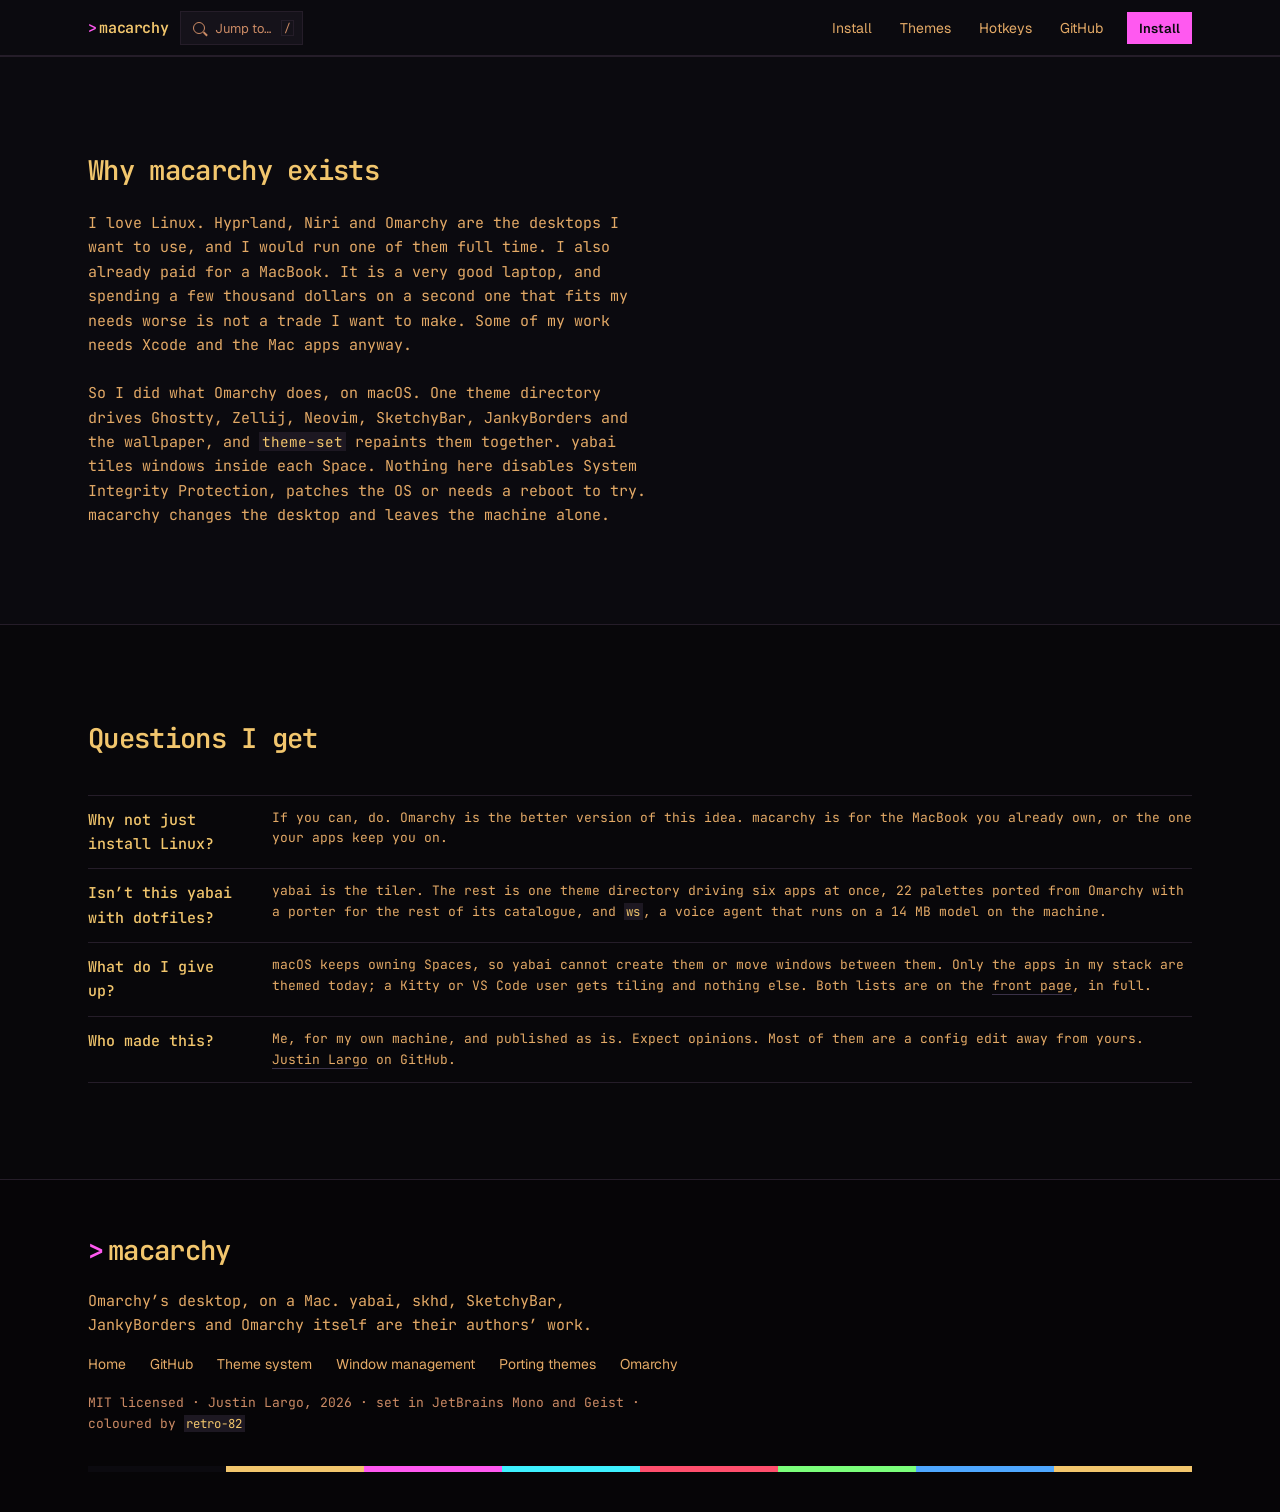
==== site/about.html @ 85d677c6 "Split the pitch from the reasoning: selling front page, first-person about page The front page hero " ====
<!doctype html>
<html lang="en" data-theme="retro-82">
<head>
<meta charset="utf-8">
<meta name="viewport" content="width=device-width, initial-scale=1, viewport-fit=cover">
<title>About macarchy</title>
<meta name="description" content="Why macarchy exists: Omarchy’s desktop on the MacBook you already own, what it gives up, and who made it.">
<meta name="color-scheme" content="dark light">
<script>
  // Apply the saved theme before first paint. Silent if storage is unavailable.
  (function(){try{var t=localStorage.getItem("macarchy-site-theme");if(t)document.documentElement.setAttribute("data-theme",t);}catch(e){}})();
</script>
<link rel="preconnect" href="https://fonts.googleapis.com">
<link rel="preconnect" href="https://fonts.gstatic.com" crossorigin>
<link rel="stylesheet" href="https://fonts.googleapis.com/css2?family=Geist:wght@400;500;600&family=JetBrains+Mono:wght@400;500;600&display=swap">
<link rel="stylesheet" href="css/site.css">
</head>
<body>

<header class="nav">
  <div class="wrap nav__inner">
    <a class="nav__brand" href="index.html"><span class="prompt" aria-hidden="true">&gt;</span>macarchy</a>
    <button class="pill" type="button" data-cmdk-open aria-label="Jump to a section or command (press slash or command K)">
      <span class="pill__ico" aria-hidden="true"></span>
      <span class="pill__text">Jump to…</span>
      <kbd>/</kbd>
    </button>
    <nav class="nav__links" aria-label="Sections">
      <a href="index.html#install">Install</a>
      <a href="index.html#themes">Themes</a>
      <a href="index.html#hotkeys">Hotkeys</a>
      <a href="https://github.com/jlargs64/macarchy">GitHub</a>
    </nav>
    <a class="btn btn--brand btn--sm nav__cta" href="index.html#install">Install</a>
  </div>
</header>

<main id="top">

  <section class="band" id="why" data-jump="Why this exists" aria-labelledby="why-title">
    <div class="wrap">
      <div class="prose">
        <h2 id="why-title">Why macarchy exists</h2>
        <p style="margin-top: var(--space-lg)">I love Linux. Hyprland, Niri and Omarchy are the desktops I want to use, and I would run one of them full time. I also already paid for a MacBook. It is a very good laptop, and spending a few thousand dollars on a second one that fits my needs worse is not a trade I want to make. Some of my work needs Xcode and the Mac apps anyway.</p>
        <p>So I did what Omarchy does, on macOS. One theme directory drives Ghostty, Zellij, Neovim, SketchyBar, JankyBorders and the wallpaper, and <code>theme-set</code> repaints them together. yabai tiles windows inside each Space. Nothing here disables System Integrity Protection, patches the OS or needs a reboot to try. macarchy changes the desktop and leaves the machine alone.</p>
      </div>
    </div>
  </section>

  <section class="band band--deep" id="questions" data-jump="Questions" aria-labelledby="q-title">
    <div class="wrap">
      <div class="sec-head">
        <h2 id="q-title">Questions I get</h2>
      </div>
      <dl class="facts">
        <div><dt>Why not just install Linux?</dt><dd>If you can, do. Omarchy is the better version of this idea. macarchy is for the MacBook you already own, or the one your apps keep you on.</dd></div>
        <div><dt>Isn’t this yabai with dotfiles?</dt><dd>yabai is the tiler. The rest is one theme directory driving six apps at once, 22 palettes ported from Omarchy with a porter for the rest of its catalogue, and <code>ws</code>, a voice agent that runs on a 14 MB model on the machine.</dd></div>
        <div><dt>What do I give up?</dt><dd>macOS keeps owning Spaces, so yabai cannot create them or move windows between them. Only the apps in my stack are themed today; a Kitty or VS Code user gets tiling and nothing else. Both lists are on the <a href="index.html#hotkeys">front page</a>, in full.</dd></div>
        <div><dt>Who made this?</dt><dd>Me, for my own machine, and published as is. Expect opinions. Most of them are a config edit away from yours. <a href="https://github.com/jlargs64">Justin Largo</a> on GitHub.</dd></div>
      </dl>
    </div>
  </section>

</main>

<footer class="foot">
  <div class="wrap">
    <p class="foot__mark"><span class="prompt" aria-hidden="true">&gt;</span>macarchy</p>
    <p class="foot__tag">Omarchy’s desktop, on a Mac. yabai, skhd, SketchyBar, JankyBorders and Omarchy itself are their authors’ work.</p>
    <p class="foot__links"><a href="index.html">Home</a><a href="https://github.com/jlargs64/macarchy">GitHub</a><a href="https://github.com/jlargs64/macarchy/blob/main/docs/theme-system.md">Theme system</a><a href="https://github.com/jlargs64/macarchy/blob/main/docs/window-management.md">Window management</a><a href="https://github.com/jlargs64/macarchy/blob/main/docs/omarchy-port.md">Porting themes</a><a href="https://omarchy.org">Omarchy</a></p>
    <p class="foot__fine">MIT licensed · Justin Largo, <span data-year>2026</span> · set in JetBrains Mono and Geist · coloured by <code data-theme-name>retro-82</code></p>
    <div class="stripe foot__stripe" aria-hidden="true"><i></i><i></i><i></i><i></i><i></i><i></i><i></i><i></i></div>
  </div>
</footer>

<dialog class="cmdk" id="cmdk" aria-label="Jump to a section or run a command">
  <div class="cmdk__field"><span class="prompt" aria-hidden="true">&gt;</span><input class="cmdk__input" id="cmdk-input" type="text" placeholder="Jump to a section, or type theme-set…" autocomplete="off" spellcheck="false" role="combobox" aria-expanded="true" aria-controls="cmdk-list" aria-autocomplete="list"><kbd>esc</kbd></div>
  <ul class="cmdk__list" id="cmdk-list" role="listbox"></ul>
  <div class="cmdk__foot"><span><kbd>↑</kbd> <kbd>↓</kbd> move</span><span><kbd>↵</kbd> run</span><span><kbd>esc</kbd> close</span></div>
</dialog>

<script src="js/site.js"></script>
</body>
</html>
---- site/css/site.css ----
/* Hallmark · macrostructure: Ecosystem Index · theme: studied-DNA (source: https://omarchy.org/) · studied: yes · DNA-source: url · nav: N13 · footer: Ft1 · motion: hero-rise stagger · caret blink in the install command · copy label swap · contrast: pass (40–41) · mobile: pass (34, 49, 50–57) */
@import url("tokens.css");

html { overflow-x: clip; }
body { overflow-x: clip; }
*, *::before, *::after { box-sizing: border-box; }
html { -webkit-text-size-adjust: 100%; scroll-padding-top: calc(var(--nav-h) + 1rem); }
body {
  margin: 0;
  background: var(--color-bg);
  color: var(--color-text);
  font-family: var(--font-body);
  font-size: var(--text-base);
  line-height: var(--leading-relaxed);
  font-weight: 400;
  font-synthesis: none;
  -webkit-font-smoothing: antialiased;
  padding-inline: env(safe-area-inset-left) env(safe-area-inset-right);
}
::selection { background: var(--color-selection); }

a { color: inherit; text-decoration: underline; text-decoration-color: var(--color-border-strong); text-underline-offset: 4px; transition: text-decoration-color var(--dur-micro) var(--ease-out); }
a:hover { text-decoration-color: var(--color-brand); }
a:focus-visible, button:focus-visible, input:focus-visible, [tabindex]:focus-visible { outline: 2px solid var(--color-focus); outline-offset: 3px; }

h1, h2, h3, h4 { font-family: var(--font-display); font-style: normal; margin: 0; line-height: var(--leading-tight); letter-spacing: var(--tracking-tight); overflow-wrap: anywhere; min-width: 0; text-wrap: balance; }
h1 { font-size: var(--text-h1); font-weight: 500; }
h2 { font-size: var(--text-h2); font-weight: 600; }
h3 { font-size: var(--text-lg); font-weight: 500; }
h4 { font-size: var(--text-lg); font-weight: 500; }
p { margin: 0; overflow-wrap: anywhere; }
.lede, .prose p { color: var(--color-text-secondary); max-width: var(--measure); }
.prose p + p { margin-top: var(--space-lg); }
.muted { color: var(--color-text-muted); font-size: var(--text-sm); }
.sec { color: var(--color-text-secondary); }
strong { font-weight: 600; color: var(--color-text); }
ul, ol { margin: 0; padding-inline-start: 2ch; color: var(--color-text-secondary); max-width: var(--measure); }
li { overflow-wrap: anywhere; }
li + li { margin-top: var(--space-xs); }
code { font-family: var(--font-mono); font-size: 0.95em; }
p code, li code, dd code, dt code, td code { color: var(--color-text); background: var(--color-surface-2); padding: 0 0.35ch; overflow-wrap: anywhere; }
kbd { font-family: var(--font-mono); font-size: 0.9em; border: var(--rule-hair) solid var(--color-border-strong); padding: 0 0.4ch; white-space: nowrap; color: var(--color-text); }
.wrap { max-width: var(--container); margin-inline: auto; padding-inline: var(--gutter); }

/* ---- sections: alternating base / deep bands, hairline top rule (observed) ---- */
.band { border-top: var(--rule-hair) solid var(--color-border-subtle); }
.band--deep { background: var(--color-bg-deep); }
.band > .wrap { padding-block: var(--space-2xl); }
@media (min-width: 64rem) { .band > .wrap { padding-block: var(--space-3xl); } }
.sec-head { display: grid; grid-template-columns: minmax(0, 1fr); gap: var(--space-xs); align-items: end; margin-bottom: var(--space-xl); }
h2 a { text-decoration: none; }
h2 a:hover { text-decoration: underline; text-decoration-color: var(--color-brand); }
.sec-head > h2, .sec-head > p { grid-column: 1; }
.sec-head p { color: var(--color-text-secondary); max-width: var(--measure); }
.sec-head__cta { justify-self: start; }
@media (min-width: 48rem) {
  .sec-head { grid-template-columns: minmax(0, 1fr) auto; }
  .sec-head__cta { grid-column: 2; grid-row: 1 / span 2; align-self: end; justify-self: end; }
}

/* ---- buttons: Geist UI label, min-height 40 (observed), 8 states ---- */
.btn { font-family: var(--font-ui); font-size: 0.875rem; font-weight: 500; line-height: 1; display: inline-flex; align-items: center; justify-content: center; gap: 0.5rem; min-height: 40px; padding: 0 0.9rem; border: var(--rule-hair) solid var(--color-border-strong); background: transparent; color: var(--color-text); text-decoration: none; cursor: pointer; white-space: nowrap; border-radius: var(--radius); transition: background-color var(--dur-micro) var(--ease-out), border-color var(--dur-micro) var(--ease-out), color var(--dur-micro) var(--ease-out); }
.btn:hover, .btn.is-hover { border-color: var(--color-text); background: var(--color-surface); }
.btn:active, .btn.is-active { transform: translateY(1px); }
.btn:disabled, .btn[aria-disabled="true"] { opacity: 0.5; cursor: not-allowed; }
.btn--brand { background: var(--color-brand); color: var(--color-brand-ink); border-color: var(--color-brand); font-weight: 600; }
.btn--brand:hover, .btn--brand.is-hover { background: color-mix(in oklch, var(--color-brand) 88%, var(--t-fg)); border-color: color-mix(in oklch, var(--color-brand) 88%, var(--t-fg)); }
.btn[data-state="loading"] .btn__label::before { content: "… "; }
.btn[data-state="copied"] { border-color: var(--color-brand); color: var(--color-brand); background: transparent; }
.btn[data-state="copied"] .btn__label::before { content: "✓ "; }
.btn[data-state="error"] { border-color: var(--t-red); color: var(--t-red); }
.btn--sm { min-height: 32px; padding: 0 0.7rem; font-size: 0.8125rem; }
@media (pointer: coarse) { .btn--sm { min-height: 44px; } }

/* ---- N13 nav: wordmark · jump pill · links · Install ---- */
.nav { position: sticky; top: 0; z-index: var(--z-nav); background: var(--color-bg); box-shadow: inset 0 -1px 0 var(--color-border-subtle); }
.nav__inner { height: var(--nav-h); display: flex; align-items: center; gap: var(--space-sm); }
.nav__brand { font-family: var(--font-mono); font-weight: 600; text-decoration: none; letter-spacing: var(--tracking-tight); white-space: nowrap; }
.nav__brand .prompt { color: var(--color-brand); margin-inline-end: 0.3ch; }
.pill { font-family: var(--font-ui); display: inline-flex; align-items: center; gap: 0.6rem; height: 34px; padding: 0 0.5rem 0 0.75rem; background: var(--color-surface); border: var(--rule-hair) solid var(--color-border-subtle); color: var(--color-text-muted); font-size: 0.8125rem; cursor: pointer; white-space: nowrap; transition: border-color var(--dur-micro) var(--ease-out), color var(--dur-micro) var(--ease-out); }
.pill:hover { border-color: var(--color-border-strong); color: var(--color-text); }
.pill:active { transform: translateY(1px); }
.pill__ico { width: 0.75rem; height: 0.75rem; border: 1.5px solid currentColor; border-radius: 50%; position: relative; flex: none; }
.pill__ico::after { content: ""; position: absolute; width: 5px; height: 1.5px; background: currentColor; right: -4px; bottom: -1px; transform: rotate(45deg); }
.pill kbd { font-family: var(--font-mono); font-size: 0.7rem; border-color: var(--color-border-subtle); color: var(--color-text-muted); padding: 0 0.35ch; }
.nav__links { margin-inline-start: auto; display: none; align-items: center; gap: 0.25rem; }
.nav__links a { font-family: var(--font-ui); font-size: 0.875rem; color: var(--color-text-secondary); text-decoration: none; padding: 0.375rem 0.75rem; white-space: nowrap; transition: color var(--dur-micro) var(--ease-out); }
.nav__links a:hover { color: var(--color-text); }
.nav__cta { margin-inline-start: auto; }
@media (min-width: 48rem) { .nav__links { display: flex; } .nav__cta { margin-inline-start: 0; } .pill__text { display: inline; } }
@media (max-width: 47.99rem) { .pill__text, .pill kbd { display: none; } .pill { padding: 0 0.6rem; } }

/* ---- hero: left-biased, content height, three staggered items ---- */
.hero { border-bottom: var(--rule-hair) solid var(--color-border-subtle); }
.hero > .wrap { padding-block: var(--space-2xl) var(--space-xl); display: grid; grid-template-columns: minmax(0, 1fr); gap: var(--space-xl); }
@media (min-width: 64rem) { .hero > .wrap { padding-block: var(--space-4xl) var(--space-2xl); grid-template-columns: minmax(0, 7fr) minmax(0, 5fr); gap: var(--space-3xl); align-items: end; } }
.hero__intro { display: grid; grid-template-columns: minmax(0, 1fr); gap: var(--space-lg); min-width: 0; container-type: inline-size; }
.hero__intro h1 { max-width: 24ch; }
.hero__intro h1.ascii-title { max-width: none; min-width: 0; }
.ascii { position: relative; margin: 0; font-family: var(--font-mono); font-weight: 400; font-size: clamp(0.55rem, 2.4vw, 1.45rem); font-size: min(1.6rem, calc(100cqw / var(--banner-cols, 48) / 0.6)); line-height: 1.1; letter-spacing: 0; color: var(--color-brand); white-space: pre; overflow: hidden; width: max-content; max-width: 100%; }
/* shine: a lighter copy of the banner (a real <span> the script fills), revealed by a soft band that sweeps across once (on load, and again on theme change) */
.ascii__shine { position: absolute; inset: 0; margin: 0; padding: 0; color: var(--color-shine); white-space: pre; font: inherit; letter-spacing: inherit; pointer-events: none; opacity: 0;
  -webkit-mask-image: linear-gradient(100deg, transparent 40%, var(--black) 48%, var(--black) 52%, transparent 60%); mask-image: linear-gradient(100deg, transparent 40%, var(--black) 48%, var(--black) 52%, transparent 60%);
  -webkit-mask-size: 260% 100%; mask-size: 260% 100%; -webkit-mask-repeat: no-repeat; mask-repeat: no-repeat; -webkit-mask-position: 112% 0; mask-position: 112% 0; }
.ascii.is-shining .ascii__shine { animation: shine var(--dur-shine) var(--ease-in-out) 1 both; animation-delay: var(--shine-delay, 0ms); }
@keyframes shine { from { opacity: 1; -webkit-mask-position: 112% 0; mask-position: 112% 0; } 99% { opacity: 1; } to { opacity: 0; -webkit-mask-position: -12% 0; mask-position: -12% 0; } } }
.byline { font-family: var(--font-mono); font-size: var(--text-lg); color: var(--color-text-secondary); }
.byline a { color: var(--color-text); }
.sr-only { position: absolute; width: 1px; height: 1px; padding: 0; margin: -1px; overflow: hidden; clip: rect(0 0 0 0); white-space: nowrap; border: 0; }
.hero__intro .lede { font-size: var(--text-base); }
.hero__actions { display: flex; flex-wrap: wrap; gap: var(--space-sm); }
.hero__aside { display: grid; grid-template-columns: minmax(0, 1fr); gap: var(--space-md); min-width: 0; }
[data-rise] { animation: hero-rise var(--dur-rise) var(--ease-rise) both; animation-delay: calc(var(--i, 0) * var(--stagger)); }
@keyframes hero-rise { from { opacity: 0; transform: translateY(14px); } to { opacity: 1; transform: none; } }

/* ---- hero desktop mock: bar, three tiles, focus border, all from the active theme's tokens ---- */
.desk { margin: 0; min-width: 0; max-width: 100%; aspect-ratio: 16 / 10; display: grid; grid-template-rows: auto minmax(0, 1fr); gap: 6px; padding: 6px; background: color-mix(in oklch, var(--t-bg) 70%, var(--t-accent) 12%, var(--black)); box-shadow: var(--shadow-elevation); border-radius: var(--radius); overflow: hidden; }
.desk__bar { display: flex; align-items: center; justify-content: space-between; gap: 8px; height: 18px; padding-inline: 8px; background: var(--t-bg); color: var(--t-fg); font-family: var(--font-mono); font-size: 0.6rem; line-height: 1; border-radius: 3px; }
.desk__spaces, .desk__status { display: flex; gap: 5px; }
.desk__spaces i, .desk__status i { display: block; width: 6px; height: 6px; border-radius: 1px; background: var(--t-muted); }
.desk__spaces i.is-on { background: var(--t-accent); }
.desk__status i:nth-child(1) { background: var(--t-green); }
.desk__status i:nth-child(2) { background: var(--t-yellow); }
.desk__status i:nth-child(3) { background: var(--t-blue); }
.desk__app { color: var(--t-accent2); overflow: hidden; text-overflow: ellipsis; white-space: nowrap; }
.desk__tiles { display: grid; grid-template-columns: minmax(0, 3fr) minmax(0, 2fr); gap: 6px; min-height: 0; }
.desk__col { display: grid; grid-template-rows: minmax(0, 3fr) minmax(0, 2fr); gap: 6px; min-height: 0; }
.desk__win { display: flex; flex-direction: column; gap: 5px; padding: 8px; min-height: 0; overflow: hidden; background: var(--t-bg); border-radius: 3px; box-shadow: 0 0 0 1.5px var(--t-muted); }
.desk__win--focus { box-shadow: 0 0 0 2px var(--t-accent); }
.desk__title { display: block; width: 32%; height: 4px; margin-bottom: 3px; background: var(--t-muted); border-radius: 1px; }
.desk__ln { display: block; height: 4px; border-radius: 1px; background: color-mix(in oklch, var(--t-fg) 60%, var(--t-bg)); }
.desk__ln--kw { background: var(--t-magenta); }
.desk__ln--str { background: var(--t-green); }
.desk__ln--prompt { width: 7px; height: 8px; margin-top: auto; background: var(--t-accent); animation: caret-blink 1.1s step-end infinite; }
.desk__ln--w30 { width: 30%; } .desk__ln--w35 { width: 35%; } .desk__ln--w40 { width: 40%; } .desk__ln--w45 { width: 45%; } .desk__ln--w50 { width: 50%; }
.desk__ln--w55 { width: 55%; } .desk__ln--w60 { width: 60%; } .desk__ln--w70 { width: 70%; } .desk__ln--w75 { width: 75%; } .desk__ln--w80 { width: 80%; } .desk__ln--w85 { width: 85%; }
.desk, .desk__win, .desk__bar, .desk__ln, .desk__spaces i, .desk__status i { transition: background-color var(--dur-micro) var(--ease-out), box-shadow var(--dur-micro) var(--ease-out); }

/* palette stripe: the active theme's colors.sh drawn as eight bands */
.stripe { display: grid; grid-template-columns: repeat(8, minmax(0, 1fr)); height: 6px; }
.stripe i { display: block; }
.stripe i:nth-child(1) { background: var(--t-bg); }
.stripe i:nth-child(2) { background: var(--t-fg); }
.stripe i:nth-child(3) { background: var(--t-accent); }
.stripe i:nth-child(4) { background: var(--t-accent2); }
.stripe i:nth-child(5) { background: var(--t-red); }
.stripe i:nth-child(6) { background: var(--t-green); }
.stripe i:nth-child(7) { background: var(--t-blue); }
.stripe i:nth-child(8) { background: var(--t-yellow); }

/* ---- code: typographic frame (no window chrome) ---- */
.code { margin: 0; min-width: 0; max-width: 100%; background: var(--color-surface); box-shadow: var(--shadow-elevation); }
.code__bar { display: flex; align-items: center; justify-content: space-between; gap: var(--space-sm); padding: var(--space-xs) var(--space-sm); font-family: var(--font-ui); font-size: var(--text-xs); color: var(--color-text-muted); border-bottom: var(--rule-hair) solid var(--color-border-subtle); }
.code pre { margin: 0; padding: var(--space-sm) var(--space-sm) var(--space-md); font-family: var(--font-mono); font-size: var(--text-sm); line-height: 1.6; overflow-x: auto; max-width: 100%; color: var(--color-text); }
.code pre .p { color: var(--color-brand); user-select: none; }
.code pre .c { color: var(--color-text-muted); }
.caret { display: inline-block; width: 1ch; color: var(--color-brand); animation: caret-blink 1.1s step-end infinite; }
@keyframes caret-blink { 50% { opacity: 0; } }

/* ---- about: prose + a compact fact list ---- */
.about { display: grid; grid-template-columns: minmax(0, 1fr); gap: var(--space-xl); }
@media (min-width: 64rem) { .about { grid-template-columns: minmax(0, 6fr) minmax(0, 5fr); gap: var(--space-3xl); } }
.facts { margin: 0; border-top: var(--rule-hair) solid var(--color-border-subtle); }
.facts > div { display: grid; grid-template-columns: minmax(0, 1fr); gap: var(--space-2xs) var(--space-lg); padding-block: var(--space-sm); border-bottom: var(--rule-hair) solid var(--color-border-subtle); }
.facts dt { font-weight: 500; }
.facts dd { margin: 0; color: var(--color-text-secondary); font-size: var(--text-sm); line-height: 1.6; }
@media (min-width: 40rem) { .facts > div { grid-template-columns: minmax(0, 10rem) minmax(0, 1fr); } }

/* ---- install: 7/5 split ---- */
.install { display: grid; grid-template-columns: minmax(0, 1fr); gap: var(--space-xl); }
@media (min-width: 64rem) { .install { grid-template-columns: minmax(0, 7fr) minmax(0, 5fr); gap: var(--space-2xl); } }
.install__col { display: grid; grid-template-columns: minmax(0, 1fr); gap: var(--space-md); min-width: 0; align-content: start; }
.install__col p { color: var(--color-text-secondary); }
.callout { background: var(--color-surface); box-shadow: var(--shadow-elevation); padding: var(--space-lg); display: grid; grid-template-columns: minmax(0, 1fr); gap: var(--space-sm); margin-top: var(--space-xl); }
.callout ol { color: var(--color-text-secondary); }

/* ---- themes: F6 card grid, 3-up → 2-up → 1-up ---- */
.themes { display: grid; grid-template-columns: minmax(0, 1fr); gap: var(--space-md); list-style: none; padding: 0; margin: 0; max-width: none; }
.themes li + li { margin: 0; }
@media (min-width: 40rem) { .themes { grid-template-columns: repeat(2, minmax(0, 1fr)); } }
@media (min-width: 64rem) { .themes { grid-template-columns: repeat(3, minmax(0, 1fr)); gap: var(--space-lg); } }
.theme-card { width: 100%; text-align: left; font: inherit; color: var(--color-text); background: var(--color-surface); border: 0; box-shadow: var(--shadow-elevation); padding: var(--space-md); display: grid; grid-template-columns: minmax(0, 1fr); gap: var(--space-sm); cursor: pointer; transition: box-shadow var(--dur-micro) var(--ease-out); border-radius: var(--radius); }
.theme-card:hover { box-shadow: var(--shadow-elevation-hover); }
.theme-card:active { transform: translateY(1px); }
.theme-card:disabled { opacity: 0.5; cursor: not-allowed; }
.theme-card[aria-pressed="true"] { box-shadow: 0 0 0 1px var(--color-brand); }
.theme-card__swatch { height: 2.5rem; display: grid; grid-template-columns: repeat(8, minmax(0, 1fr)); outline: var(--rule-hair) solid var(--color-img-outline); outline-offset: -1px; }
.theme-card__swatch i { display: block; }
.theme-card__row { display: flex; flex-wrap: wrap; justify-content: space-between; align-items: baseline; gap: var(--space-2xs) var(--space-sm); }
.theme-card__name { font-weight: 500; font-size: var(--text-base); }
.theme-card__name::before { content: "theme-set "; color: var(--color-text-muted); font-weight: 400; }
.theme-card[aria-pressed="true"] .theme-card__name::before { color: var(--color-brand); }
.theme-card__src { font-family: var(--font-ui); font-size: var(--text-xs); color: var(--color-text-muted); white-space: nowrap; }
.sw--retro-82 i { --p: var(--pal-retro-82); } .sw--kanagawa-wave i { --p: var(--pal-kanagawa-wave); } .sw--catppuccin-mocha i { --p: var(--pal-catppuccin-mocha); }
.sw--tokyo-night i { --p: var(--pal-tokyo-night); } .sw--gruvbox i { --p: var(--pal-gruvbox); } .sw--nord i { --p: var(--pal-nord); }

/* ---- hotkeys: dl rows ---- */
.keys-grid { display: grid; grid-template-columns: minmax(0, 1fr); gap: var(--space-xl); }
@media (min-width: 64rem) { .keys-grid { grid-template-columns: minmax(0, 1fr) minmax(0, 1fr); gap: var(--space-2xl); } }
.keys-group { display: grid; grid-template-columns: minmax(0, 1fr); gap: var(--space-sm); min-width: 0; }
.keys { margin: 0; border-top: var(--rule-hair) solid var(--color-border-subtle); }
.keys > div { display: grid; grid-template-columns: minmax(0, 1fr); gap: var(--space-2xs) var(--space-lg); padding-block: var(--space-xs); border-bottom: var(--rule-hair) solid var(--color-border-subtle); font-size: var(--text-sm); }
.keys dt { color: var(--color-brand); overflow-wrap: anywhere; }
.keys dd { margin: 0; color: var(--color-text-secondary); }
@media (min-width: 40rem) { .keys > div { grid-template-columns: minmax(0, 13rem) minmax(0, 1fr); } }
.trade { background: var(--color-surface); box-shadow: var(--shadow-elevation); padding: var(--space-lg); display: grid; grid-template-columns: minmax(0, 1fr); gap: var(--space-md); }
.trade ul { font-size: var(--text-sm); }
@media (min-width: 40rem) { .trade__cols { display: grid; grid-template-columns: minmax(0, 1fr) minmax(0, 1fr); gap: var(--space-lg); } }

/* ---- symlink mechanism ---- */
.mech { display: grid; grid-template-columns: minmax(0, 1fr); gap: var(--space-xl); }
@media (min-width: 64rem) { .mech { grid-template-columns: minmax(0, 5fr) minmax(0, 7fr); gap: var(--space-3xl); } }
.mech__col { display: grid; grid-template-columns: minmax(0, 1fr); gap: var(--space-md); min-width: 0; align-content: start; }
.mech ol { font-size: var(--text-sm); }

/* ---- make it yours: three dl rows, not three cards ---- */
.yours { margin: 0; border-top: var(--rule-hair) solid var(--color-border-subtle); }
.yours > div { display: grid; grid-template-columns: minmax(0, 1fr); gap: var(--space-md) var(--space-2xl); padding-block: var(--space-xl); border-bottom: var(--rule-hair) solid var(--color-border-subtle); }
.yours dt { font-weight: 500; font-size: var(--text-lg); }
.yours dd { margin: 0; display: grid; grid-template-columns: minmax(0, 1fr); gap: var(--space-md); min-width: 0; color: var(--color-text-secondary); }
@media (min-width: 64rem) { .yours > div { grid-template-columns: minmax(0, 14rem) minmax(0, 1fr); } }

/* ---- trouble ---- */
.trouble { display: grid; grid-template-columns: minmax(0, 1fr); gap: var(--space-xl); }
@media (min-width: 64rem) { .trouble { grid-template-columns: minmax(0, 7fr) minmax(0, 5fr); gap: var(--space-2xl); } }
.trouble ul { font-size: var(--text-sm); max-width: none; }
.trouble li + li { margin-top: var(--space-md); }

/* ---- Ft1 footer on the field band ---- */
.foot { background: var(--color-field-bg); border-top: var(--rule-hair) solid var(--color-border-subtle); padding-bottom: env(safe-area-inset-bottom); }
.foot > .wrap { padding-block: var(--space-2xl) var(--space-xl); display: grid; grid-template-columns: minmax(0, 1fr); gap: var(--space-md); }
.foot__mark { font-family: var(--font-mono); font-size: var(--text-2xl); font-weight: 600; letter-spacing: var(--tracking-tight); }
.foot__mark .prompt { color: var(--color-brand); margin-inline-end: 0.3ch; }
.foot__tag { color: var(--color-text-secondary); max-width: var(--measure); }
.foot__links { display: flex; flex-wrap: wrap; gap: var(--space-xs) var(--space-lg); font-family: var(--font-ui); font-size: 0.875rem; }
.foot__links a { color: var(--color-text-secondary); text-decoration: none; white-space: nowrap; }
.foot__links a:hover { color: var(--color-text); text-decoration: underline; text-decoration-color: var(--color-brand); }
.foot__fine { color: var(--color-text-muted); font-size: var(--text-sm); max-width: 72ch; }
.foot__stripe { margin-top: var(--space-md); }

/* ---- jump palette (native dialog, instant) ---- */
.cmdk { position: fixed; inset: 0; margin: auto; height: fit-content; max-height: min(70vh, 30rem); width: min(36rem, calc(100% - 2rem)); padding: 0; border: 0; background: var(--color-surface); color: var(--color-text); box-shadow: var(--shadow-elevation-hover); border-radius: var(--radius); }
.cmdk:not([open]) { display: none; }
.cmdk::backdrop { background: color-mix(in oklch, var(--black) 55%, transparent); }
.cmdk__field { display: flex; align-items: center; gap: var(--space-sm); padding: var(--space-sm) var(--space-md); border-bottom: var(--rule-hair) solid var(--color-border-subtle); }
.cmdk__field .prompt { color: var(--color-brand); }
.cmdk__input { flex: 1; min-width: 0; font: inherit; font-family: var(--font-mono); color: var(--color-text); background: transparent; border: 0; padding: 0.25rem 0; outline: none; }
.cmdk__input::placeholder { color: var(--color-text-muted); }
.cmdk__field kbd { font-size: 0.7rem; color: var(--color-text-muted); }
.cmdk__list { list-style: none; margin: 0; padding: var(--space-xs) 0; max-width: none; overflow-y: auto; max-height: min(50vh, 22rem); color: var(--color-text); }
.cmdk__list li + li { margin: 0; }
.cmdk__group { font-family: var(--font-ui); font-size: var(--text-xs); color: var(--color-text-muted); padding: var(--space-xs) var(--space-md) var(--space-2xs); }
.cmdk__item { display: flex; justify-content: space-between; gap: var(--space-md); width: 100%; text-align: left; font: inherit; font-family: var(--font-mono); font-size: var(--text-sm); color: var(--color-text); background: transparent; border: 0; padding: 0.5rem var(--space-md); cursor: pointer; }
.cmdk__item:hover, .cmdk__item[aria-selected="true"] { background: var(--color-surface-2); }
.cmdk__item:focus-visible { outline-offset: -2px; }
.cmdk__item small { font-family: var(--font-ui); color: var(--color-text-muted); white-space: nowrap; }
.cmdk__empty { padding: var(--space-md); color: var(--color-text-muted); font-size: var(--text-sm); }
.cmdk__foot { display: flex; gap: var(--space-md); padding: var(--space-xs) var(--space-md); border-top: var(--rule-hair) solid var(--color-border-subtle); font-family: var(--font-ui); font-size: var(--text-xs); color: var(--color-text-muted); }
.cmdk__foot kbd { font-size: 0.7rem; color: var(--color-text-muted); border-color: var(--color-border-subtle); }
body:has(dialog[open]) { overflow: hidden; }

@media (prefers-reduced-motion: reduce) {
  [data-rise] { animation: none; opacity: 1; transform: none; }
  .ascii__shine { display: none; }
  .caret, .desk__ln--prompt { animation: none; opacity: 1; }
  *, *::before, *::after { transition-duration: 0ms !important; }
}
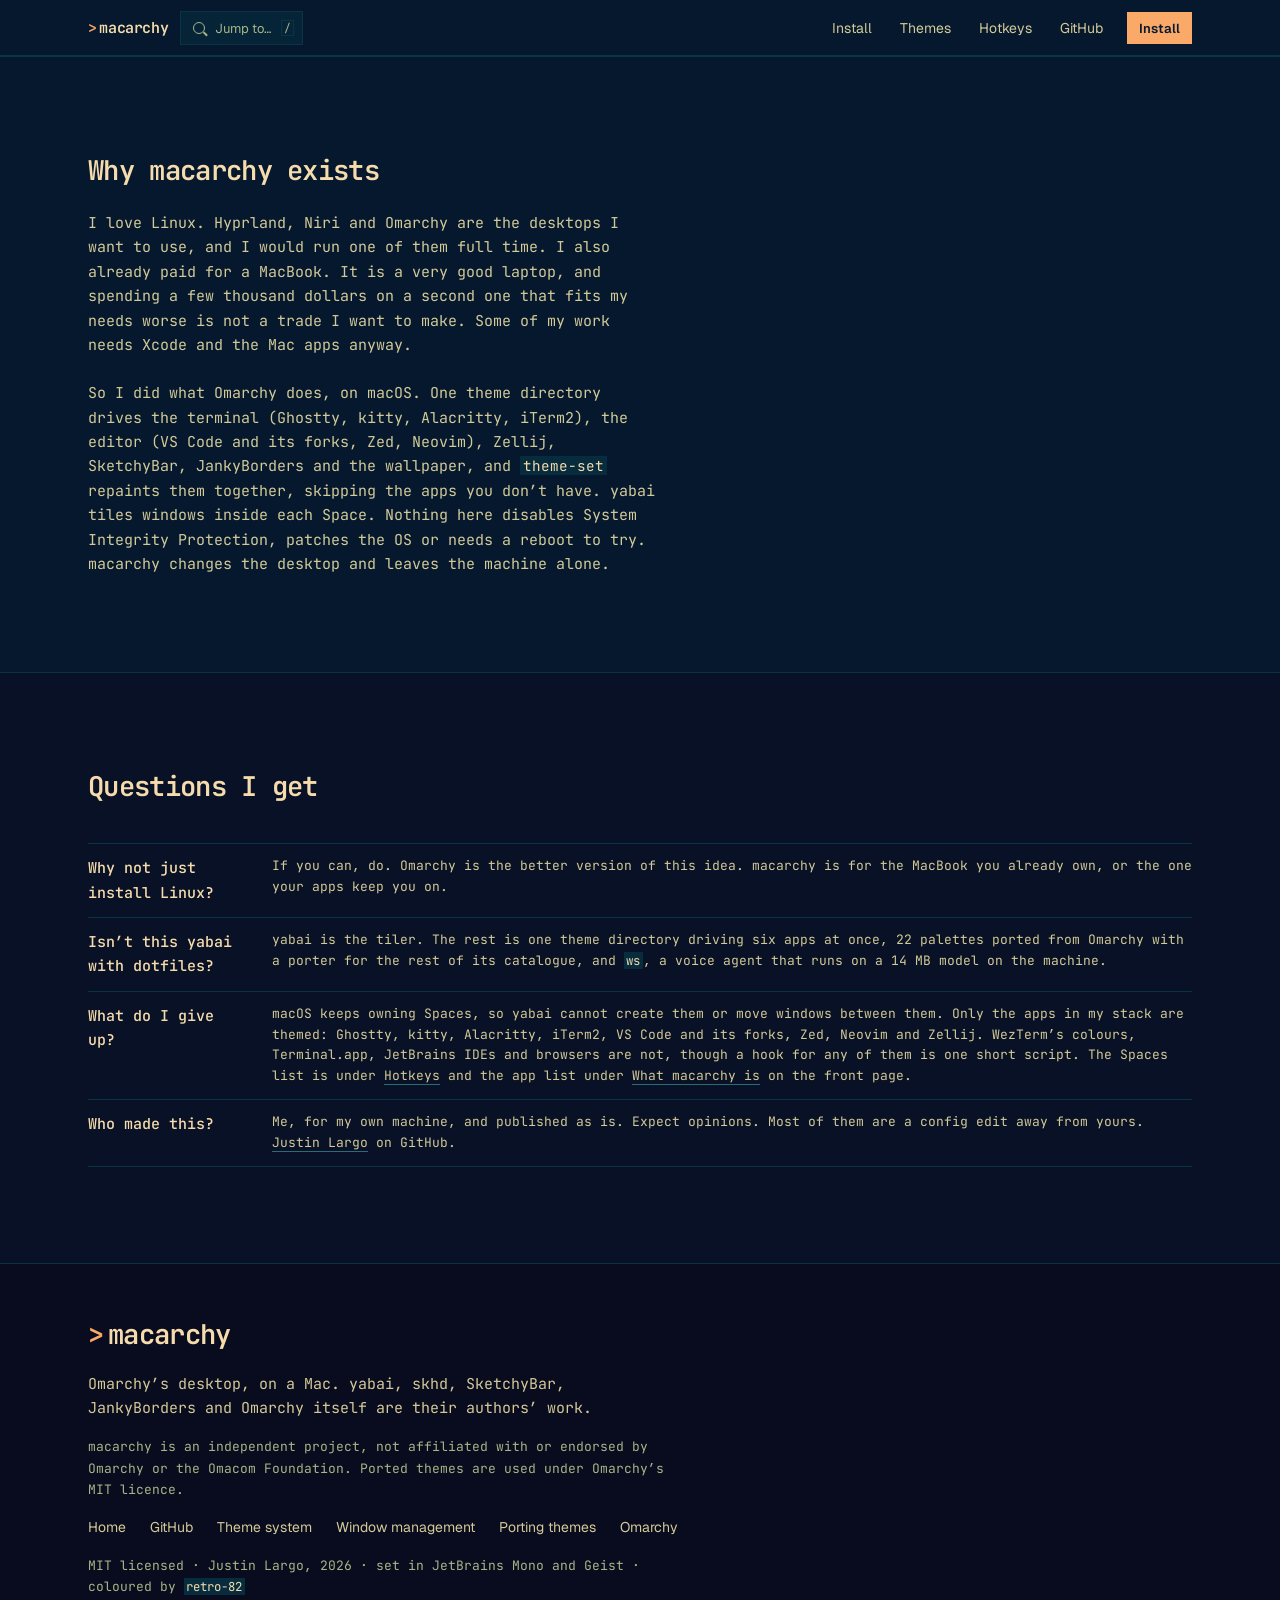
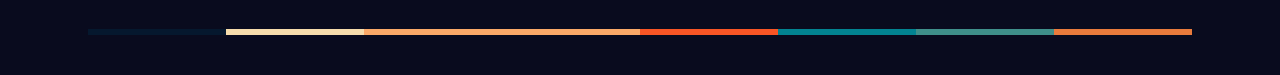
==== commit 4f113f24: "fix(site): bring the site back in line with the README The site was last deployed on 27 September an" ====
--- a/site/about.html
+++ b/site/about.html
@@ -13,6 +13,7 @@
 <link rel="preconnect" href="https://fonts.googleapis.com">
 <link rel="preconnect" href="https://fonts.gstatic.com" crossorigin>
 <link rel="stylesheet" href="https://fonts.googleapis.com/css2?family=Geist:wght@400;500;600&family=JetBrains+Mono:wght@400;500;600&display=swap">
+<link rel="icon" href="favicon.svg" type="image/svg+xml">
 <link rel="stylesheet" href="css/site.css">
 </head>
 <body>
@@ -42,7 +43,7 @@
       <div class="prose">
         <h2 id="why-title">Why macarchy exists</h2>
         <p style="margin-top: var(--space-lg)">I love Linux. Hyprland, Niri and Omarchy are the desktops I want to use, and I would run one of them full time. I also already paid for a MacBook. It is a very good laptop, and spending a few thousand dollars on a second one that fits my needs worse is not a trade I want to make. Some of my work needs Xcode and the Mac apps anyway.</p>
-        <p>So I did what Omarchy does, on macOS. One theme directory drives Ghostty, Zellij, Neovim, SketchyBar, JankyBorders and the wallpaper, and <code>theme-set</code> repaints them together. yabai tiles windows inside each Space. Nothing here disables System Integrity Protection, patches the OS or needs a reboot to try. macarchy changes the desktop and leaves the machine alone.</p>
+        <p>So I did what Omarchy does, on macOS. One theme directory drives the terminal (Ghostty, kitty, Alacritty, iTerm2), the editor (VS Code and its forks, Zed, Neovim), Zellij, SketchyBar, JankyBorders and the wallpaper, and <code>theme-set</code> repaints them together, skipping the apps you don’t have. yabai tiles windows inside each Space. Nothing here disables System Integrity Protection, patches the OS or needs a reboot to try. macarchy changes the desktop and leaves the machine alone.</p>
       </div>
     </div>
   </section>
@@ -55,7 +56,7 @@
       <dl class="facts">
         <div><dt>Why not just install Linux?</dt><dd>If you can, do. Omarchy is the better version of this idea. macarchy is for the MacBook you already own, or the one your apps keep you on.</dd></div>
         <div><dt>Isn’t this yabai with dotfiles?</dt><dd>yabai is the tiler. The rest is one theme directory driving six apps at once, 22 palettes ported from Omarchy with a porter for the rest of its catalogue, and <code>ws</code>, a voice agent that runs on a 14 MB model on the machine.</dd></div>
-        <div><dt>What do I give up?</dt><dd>macOS keeps owning Spaces, so yabai cannot create them or move windows between them. Only the apps in my stack are themed today; a Kitty or VS Code user gets tiling and nothing else. Both lists are on the <a href="index.html#hotkeys">front page</a>, in full.</dd></div>
+        <div><dt>What do I give up?</dt><dd>macOS keeps owning Spaces, so yabai cannot create them or move windows between them. Only the apps in my stack are themed: Ghostty, kitty, Alacritty, iTerm2, VS Code and its forks, Zed, Neovim and Zellij. WezTerm’s colours, Terminal.app, JetBrains IDEs and browsers are not, though a hook for any of them is one short script. The Spaces list is under <a href="index.html#hotkeys">Hotkeys</a> and the app list under <a href="index.html#about">What macarchy is</a> on the front page.</dd></div>
         <div><dt>Who made this?</dt><dd>Me, for my own machine, and published as is. Expect opinions. Most of them are a config edit away from yours. <a href="https://github.com/jlargs64">Justin Largo</a> on GitHub.</dd></div>
       </dl>
     </div>
@@ -67,6 +68,7 @@
   <div class="wrap">
     <p class="foot__mark"><span class="prompt" aria-hidden="true">&gt;</span>macarchy</p>
     <p class="foot__tag">Omarchy’s desktop, on a Mac. yabai, skhd, SketchyBar, JankyBorders and Omarchy itself are their authors’ work.</p>
+    <p class="foot__fine">macarchy is an independent project, not affiliated with or endorsed by Omarchy or the Omacom Foundation. Ported themes are used under Omarchy’s MIT licence.</p>
     <p class="foot__links"><a href="index.html">Home</a><a href="https://github.com/jlargs64/macarchy">GitHub</a><a href="https://github.com/jlargs64/macarchy/blob/main/docs/theme-system.md">Theme system</a><a href="https://github.com/jlargs64/macarchy/blob/main/docs/window-management.md">Window management</a><a href="https://github.com/jlargs64/macarchy/blob/main/docs/omarchy-port.md">Porting themes</a><a href="https://omarchy.org">Omarchy</a></p>
     <p class="foot__fine">MIT licensed · Justin Largo, <span data-year>2026</span> · set in JetBrains Mono and Geist · coloured by <code data-theme-name>retro-82</code></p>
     <div class="stripe foot__stripe" aria-hidden="true"><i></i><i></i><i></i><i></i><i></i><i></i><i></i><i></i></div>
--- a/site/css/site.css
+++ b/site/css/site.css
@@ -219,6 +219,12 @@
 .yours dt { font-weight: 500; font-size: var(--text-lg); }
 .yours dd { margin: 0; display: grid; grid-template-columns: minmax(0, 1fr); gap: var(--space-md); min-width: 0; color: var(--color-text-secondary); }
 @media (min-width: 64rem) { .yours > div { grid-template-columns: minmax(0, 14rem) minmax(0, 1fr); } }
+.settings-wrap { overflow-x: auto; max-width: 100%; }
+.settings { width: 100%; border-collapse: collapse; border-top: var(--rule-hair) solid var(--color-border-subtle); font-size: var(--text-sm); line-height: 1.6; }
+.settings th, .settings td { text-align: left; vertical-align: top; padding: var(--space-xs) var(--space-md) var(--space-xs) 0; border-bottom: var(--rule-hair) solid var(--color-border-subtle); }
+.settings th { font-weight: 500; color: var(--color-text); }
+.settings td:first-child { color: var(--color-brand); white-space: nowrap; }
+.settings td:last-child { padding-right: 0; }
 
 /* ---- trouble ---- */
 .trouble { display: grid; grid-template-columns: minmax(0, 1fr); gap: var(--space-xl); }
